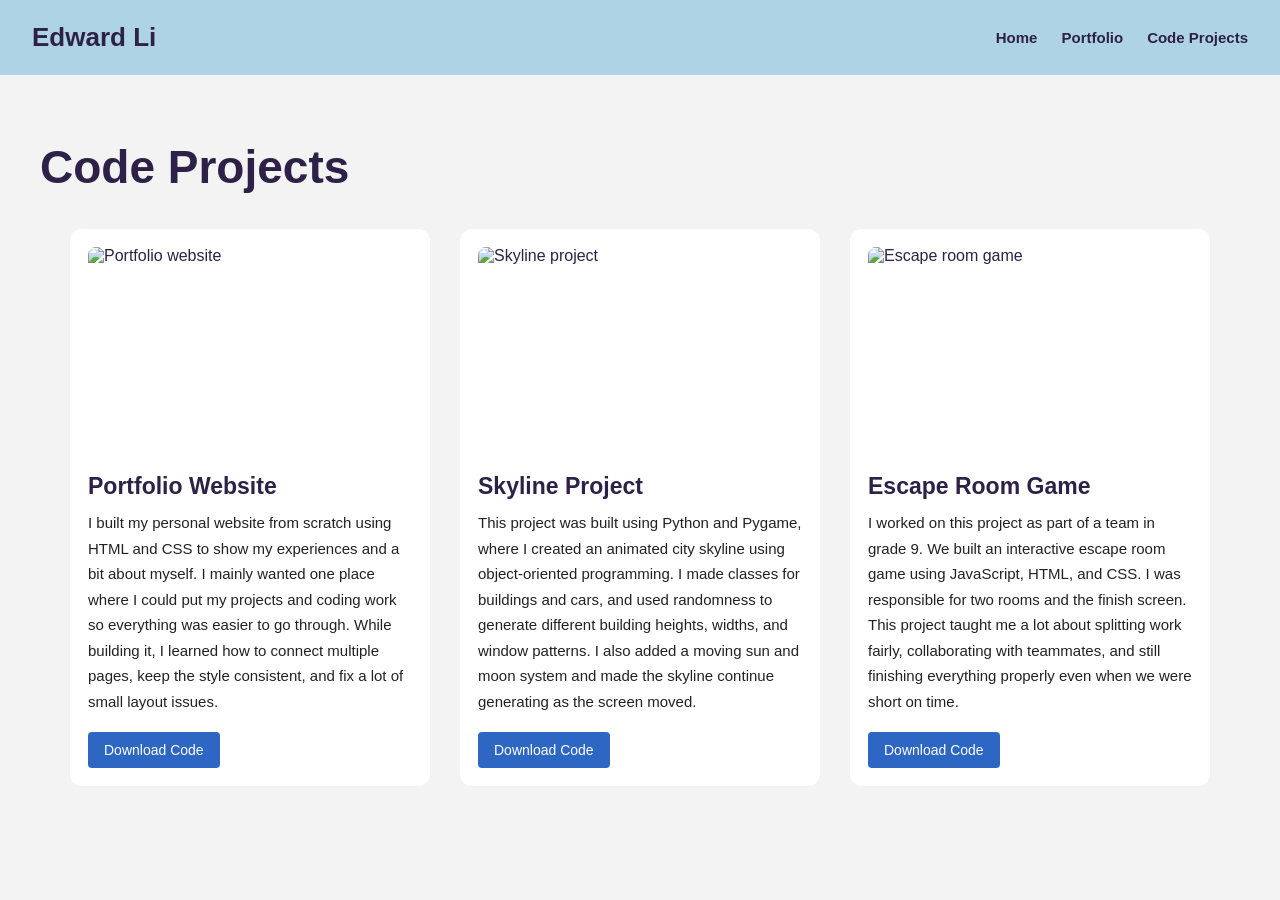
==== code projects.html @ 020171ce "Add files via upload" ====
<!DOCTYPE html>
<html lang="en">
<head>
    <meta charset="UTF-8">
    <meta name="viewport" content="width=device-width, initial-scale=1.0">
    <title>Code Projects</title>
    <link rel="stylesheet" href="style.css">
</head>
<body>

    <!-- same navbar again because consistency is lowkey carrying this site -->
    <div class="header">
        <div class="logo">Edward Li</div>
        <div class="nav">
            <a href="website.html">Home</a>
            <a href="portfolio.html">Portfolio</a>
            <a href="code projects.html">Code Projects</a>
        </div>
    </div>

    <!-- code projects section -->
    <section class="projects">
        <h1>Code Projects</h1>

        <div class="project-row">

            <div class="project-item">
                <img src="images/website.png" alt="Portfolio website">
                <h2>Portfolio Website</h2>
                <p>
                    I built my personal website from scratch using HTML and CSS to show my experiences and a bit about myself. I mainly wanted one place where I could put my projects and coding work so everything was easier to go through. While building it, I learned how to connect multiple pages, keep the style consistent, and fix a lot of small layout issues.
                </p>
                <a href="files/Edward Li 2.zip" class="project-btn" download>Download Code</a>
            </div>

            <div class="project-item">
                <img src="images/skyline.png" alt="Skyline project">
                <h2>Skyline Project</h2>
                <p>
                    This project was built using Python and Pygame, where I created an animated city skyline using object-oriented programming. I made classes for buildings and cars, and used randomness to generate different building heights, widths, and window patterns. I also added a moving sun and moon system and made the skyline continue generating as the screen moved.
                </p>
                <a href="files/skyline.zip" class="project-btn" download>Download Code</a>
            </div>

            <div class="project-item">
                <img src="images/escape.png" alt="Escape room game">
                <h2>Escape Room Game</h2>
                <p>
                    I worked on this project as part of a team in grade 9. We built an interactive escape room game using JavaScript, HTML, and CSS. I was responsible for two rooms and the finish screen. This project taught me a lot about splitting work fairly, collaborating with teammates, and still finishing everything properly even when we were short on time.
                </p>
                <a href="files/escape-room.zip" class="project-btn" download>Download Code</a>
            </div>

        </div>
    </section>

</body>
</html>
---- style.css ----
body {
    margin: 0; /* gets rid of the browser's random default spacing */
    font-family: Verdana, Arial, sans-serif; /* simple clean fonts, nothing too fancy */
    background-color: #f3f3f3; /* soft light grey background */
    color: #2d2147; /* dark purple-ish text color used across the site */
}

.header {
    background-color: #add3e4; /* top bar color */
    padding: 22px 32px; /* space inside the navbar so it doesn't look cramped */
    display: flex; /* puts logo + nav on the same row */
    justify-content: space-between; /* pushes logo left and nav right */
    align-items: center; /* lines them up nicely vertically */
}

.logo {
    font-size: 26px; /* makes my name stand out a bit */
    font-weight: bold;
    color: #2d2147;
}

.nav {
    display: flex; /* makes nav links sit in a row instead of stacking */
    gap: 24px; /* space between each link */
    align-items: center;
}

.nav a {
    text-decoration: none; /* removes the ugly underline */
    color: #2d2147;
    font-size: 15px;
    font-weight: bold;
}

.nav a:hover {
    opacity: 0.7; /* makes links fade a bit when hovered, just to make it feel less dead */
}

.btn {
    background-color: #2d66c3; /* blue button for download CV */
    color: white !important; /* keeps text white no matter what */
    padding: 10px 16px;
    text-decoration: none;
    border-radius: 4px; /* small rounding so it looks nicer */
}

/* home page stuff */

.intro {
    padding: 80px 40px 90px 40px; /* good amount of space so the page breathes */
    display: flex; /* puts text on one side and image on the other */
    justify-content: space-between;
    align-items: flex-start;
    gap: 40px; /* space between the two sides */
}

.intro-text {
    width: 60%; /* gives most of the room to the text */
}

.intro-text h1 {
    font-size: 60px; /* big intro name at the top */
    font-weight: normal; /* less aggressive than bold */
    margin: 0 0 20px 0;
}

.email {
    font-size: 20px;
    font-weight: bold;
    margin-bottom: 20px;
}

.bio {
    font-size: 19px;
    line-height: 1.7; /* makes paragraph easier to read */
    color: #222;
    max-width: 760px; /* stops the text from stretching way too far across the screen */
}

.intro-image {
    width: 30%; /* image side takes less space than text side */
    display: flex;
    justify-content: center;
    padding-top: 20px; /* nudges image down a bit so it lines up nicer */
}

.profile-pic {
    width: 220px;
    height: 220px;
    object-fit: cover; /* makes sure the image fills the circle properly instead of stretching weird */
    border-radius: 50%; /* makes it a circle */
    border: 10px solid #f6f6f6; /* white-ish border around profile pic */
}

.education {
    background-color: #d8cec7; /* different section color so it stands out */
    padding: 70px 40px 80px 40px;
}

.section-label {
    color: #2d66c3;
    font-size: 12px;
    font-weight: bold;
    margin: 0 0 35px 0;
    border-top: 1px solid #8fb0d8; /* little line at the top, makes sections look cleaner */
    padding-top: 12px;
    letter-spacing: 0.5px;
}

.education-row {
    display: flex;
    justify-content: space-between;
    align-items: flex-start;
    gap: 30px;
}

.education-left h2 {
    font-size: 32px;
    margin: 0 0 12px 0;
}

.education-left p {
    margin: 6px 0;
    font-size: 18px;
}

.education-right p {
    margin: 0;
    font-size: 24px;
    font-weight: bold;
}

.experience {
    padding: 55px 40px 75px 40px;
}

.exp-item {
    display: grid; /* grid makes the experience layout easier to control */
    grid-template-columns: 1.3fr 1fr 0.7fr; /* text / image / date */
    gap: 35px;
    align-items: start;
    margin-bottom: 65px; /* space between each experience */
}

.exp-text h2 {
    font-size: 22px;
    margin: 0 0 6px 0;
}

.exp-sub,
.exp-place {
    margin: 0;
    font-size: 15px;
}

.exp-desc {
    margin-top: 16px;
    font-size: 15px;
    line-height: 1.7;
    color: #222;
    max-width: 560px;
}

.exp-image {
    display: flex;
    justify-content: center;
}

.exp-image img {
    width: 100%;
    max-width: 300px;
    height: 210px; /* fixed height so all experience images look more even */
    object-fit: cover;
    border-radius: 8px;
    display: block;
}

.epfl-img {
    max-width: 360px !important; /* this one needed its own size because it was being annoying */
}

.exp-date {
    text-align: right;
}

.exp-date p {
    margin: 0;
    font-size: 17px;
    font-weight: bold;
}

.contact {
    padding: 60px 40px 80px 40px;
}

.contact-content {
    display: flex;
    gap: 80px;
}

.contact-item h3 {
    margin: 0;
    font-size: 18px;
}

.contact-item p {
    margin-top: 8px;
    font-size: 15px;
}

/* portfolio page */

.portfolio-page {
    padding: 65px 40px 90px 40px; /* top gap so it doesn't instantly smash into the cards */
}

.portfolio-title {
    margin-bottom: 40px; /* space between title area and the grid */
}

.portfolio-title h1 {
    font-size: 46px;
    margin: 0 0 14px 0;
}

.portfolio-title p {
    margin: 0;
    font-size: 18px;
    line-height: 1.6;
    color: #222;
    max-width: 760px;
}

.portfolio-grid {
    display: grid;
    grid-template-columns: repeat(2, 1fr); /* 2 by 3 layout */
    gap: 35px; /* space between the boxes */
}

.portfolio-card {
    background-color: white;
    border-radius: 12px;
    overflow: hidden; /* keeps image corners matching the card */
    padding-bottom: 18px;
}

.portfolio-card img {
    width: 100%;
    height: 250px; /* same height for all images so they line up clean */
    object-fit: cover;
    display: block;
}

.portfolio-card h2 {
    font-size: 22px;
    margin: 18px 18px 10px 18px;
}

.portfolio-card p {
    font-size: 15px;
    line-height: 1.7;
    margin: 0 18px;
    color: #222;
}

/* code projects page */

.projects {
    padding: 65px 40px 90px 40px;
}

.projects h1 {
    font-size: 46px;
    margin: 0 0 35px 0;
}

.project-row {
    display: flex;
    justify-content: center; /* centers the project cards nicely */
    gap: 30px;
    flex-wrap: wrap; /* lets them drop down on smaller screens instead of exploding the layout */
}

.project-item {
    width: 360px; /* fixed-ish card width so they look balanced */
    background-color: white;
    border-radius: 12px;
    padding: 18px;
    box-sizing: border-box;
}

.project-item img {
    width: 100%;
    height: 210px;
    object-fit: cover;
    border-radius: 8px;
    display: block;
}

.project-item h2 {
    margin: 16px 0 10px 0;
    font-size: 23px;
}

.project-item p {
    margin: 0;
    font-size: 15px;
    line-height: 1.7;
    color: #222;
}

.project-btn {
    margin-top: 18px;
    background-color: #2d66c3;
    color: white;
    padding: 10px 16px;
    text-decoration: none;
    font-size: 14px;
    border-radius: 4px;
    display: inline-block;
}

/* makes the site not fall apart on smaller screens */

@media (max-width: 1000px) {
    .intro {
        flex-direction: column; /* stacks intro text + image */
    }

    .intro-text,
    .intro-image {
        width: 100%;
    }

    .education-row {
        flex-direction: column;
    }

    .exp-item {
        grid-template-columns: 1fr; /* stacks each experience vertically */
        gap: 20px;
    }

    .exp-date {
        text-align: left;
    }

    .contact-content {
        flex-direction: column;
        gap: 25px;
    }

    .portfolio-grid {
        grid-template-columns: 1fr; /* portfolio becomes 1 column on smaller screens */
    }
}

@media (max-width: 700px) {
    .header {
        flex-direction: column; /* navbar stacks on smaller screens */
        align-items: flex-start;
        gap: 14px;
    }

    .nav {
        flex-wrap: wrap;
        gap: 14px;
    }

    .intro-text h1 {
        font-size: 46px;
    }

    .projects,
    .portfolio-page,
    .intro,
    .education,
    .experience,
    .contact {
        padding-left: 24px;
        padding-right: 24px; /* smaller side padding for phones */
    }

    .project-item {
        width: 100%;
    }

    .portfolio-card img,
    .project-item img,
    .exp-image img {
        height: 220px; /* keeps images from getting too massive or weird on smaller screens */
    }
}
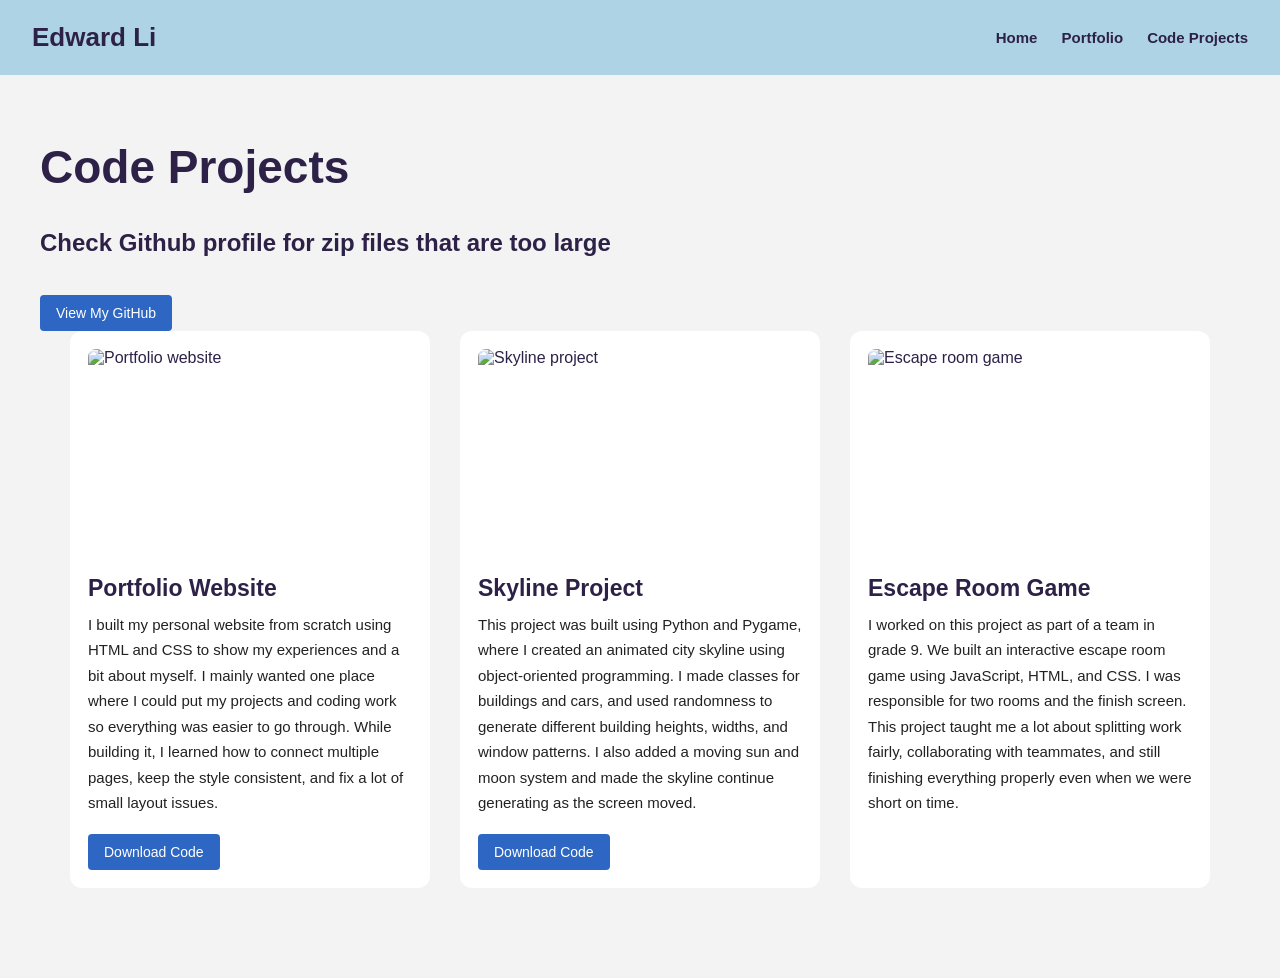
==== commit 5cdc2224: "Update project links and add GitHub button" ====
--- a/code projects.html
+++ b/code projects.html
@@ -8,51 +8,59 @@
 </head>
 <body>
 
-    <!-- same navbar again because consistency is lowkey carrying this site -->
     <div class="header">
         <div class="logo">Edward Li</div>
         <div class="nav">
-            <a href="website.html">Home</a>
+            <a href="index.html">Home</a>
             <a href="portfolio.html">Portfolio</a>
             <a href="code projects.html">Code Projects</a>
         </div>
     </div>
 
-    <!-- code projects section -->
-    <section class="projects">
-        <h1>Code Projects</h1>
+  <section class="projects">
+    <h1>Code Projects</h1>
+    <h2>Check Github profile for zip files that are too large</h2>
 
-        <div class="project-row">
+    <!-- button to github -->
+    <a href="https://github.com/edwardli09" class="project-btn" target="_blank">
+        View My GitHub
+    </a>
 
+    <div class="project-row">
             <div class="project-item">
-                <img src="images/website.png" alt="Portfolio website">
+                <img src="website.png" alt="Portfolio website">
                 <h2>Portfolio Website</h2>
                 <p>
                     I built my personal website from scratch using HTML and CSS to show my experiences and a bit about myself. I mainly wanted one place where I could put my projects and coding work so everything was easier to go through. While building it, I learned how to connect multiple pages, keep the style consistent, and fix a lot of small layout issues.
                 </p>
-                <a href="files/Edward Li 2.zip" class="project-btn" download>Download Code</a>
+                <a href="Edward Li 2.zip" class="project-btn" download>Download Code</a>
             </div>
 
             <div class="project-item">
-                <img src="images/skyline.png" alt="Skyline project">
+                <img src="skyline.png" alt="Skyline project">
                 <h2>Skyline Project</h2>
                 <p>
                     This project was built using Python and Pygame, where I created an animated city skyline using object-oriented programming. I made classes for buildings and cars, and used randomness to generate different building heights, widths, and window patterns. I also added a moving sun and moon system and made the skyline continue generating as the screen moved.
                 </p>
-                <a href="files/skyline.zip" class="project-btn" download>Download Code</a>
+                <a href="skyline.zip" class="project-btn" download>Download Code</a>
             </div>
 
             <div class="project-item">
-                <img src="images/escape.png" alt="Escape room game">
+                <img src="escape.png" alt="Escape room game">
                 <h2>Escape Room Game</h2>
                 <p>
                     I worked on this project as part of a team in grade 9. We built an interactive escape room game using JavaScript, HTML, and CSS. I was responsible for two rooms and the finish screen. This project taught me a lot about splitting work fairly, collaborating with teammates, and still finishing everything properly even when we were short on time.
                 </p>
-                <a href="files/escape-room.zip" class="project-btn" download>Download Code</a>
             </div>
 
         </div>
     </section>
 
 </body>
-</html>+</html>
+
+        </div>
+    </section>
+
+</body>
+</html>
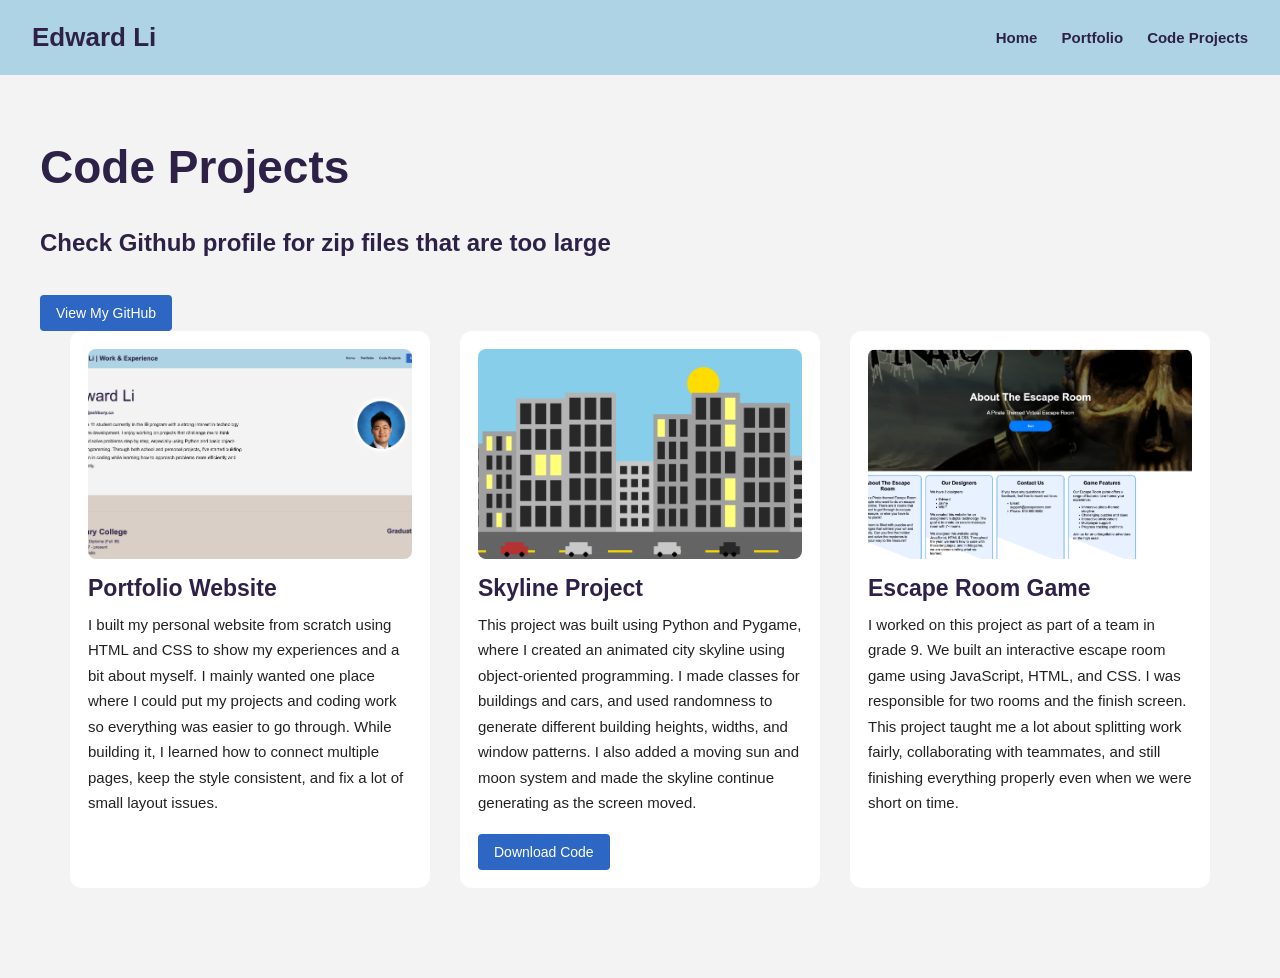
==== commit 977c04aa: "Update code projects.html" ====
--- a/code projects.html
+++ b/code projects.html
@@ -33,7 +33,6 @@
                 <p>
                     I built my personal website from scratch using HTML and CSS to show my experiences and a bit about myself. I mainly wanted one place where I could put my projects and coding work so everything was easier to go through. While building it, I learned how to connect multiple pages, keep the style consistent, and fix a lot of small layout issues.
                 </p>
-                <a href="Edward Li 2.zip" class="project-btn" download>Download Code</a>
             </div>
 
             <div class="project-item">
